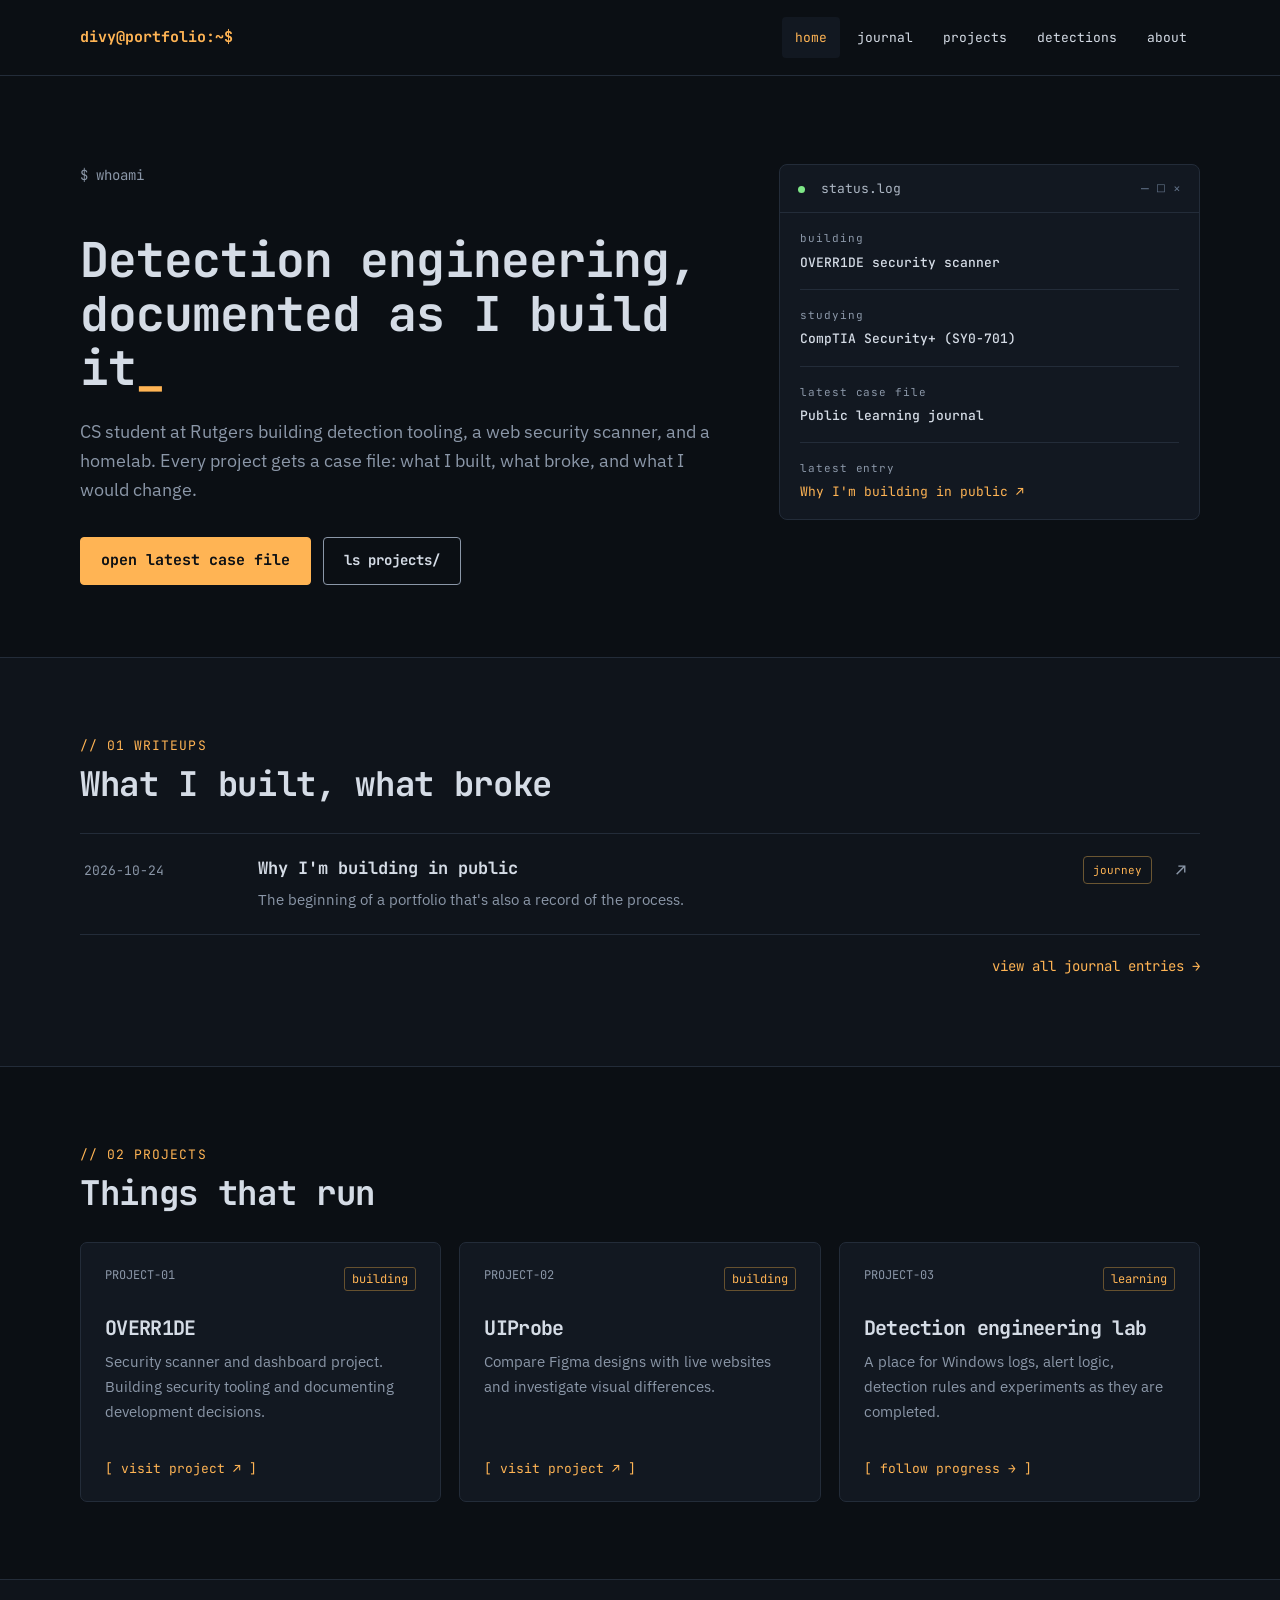
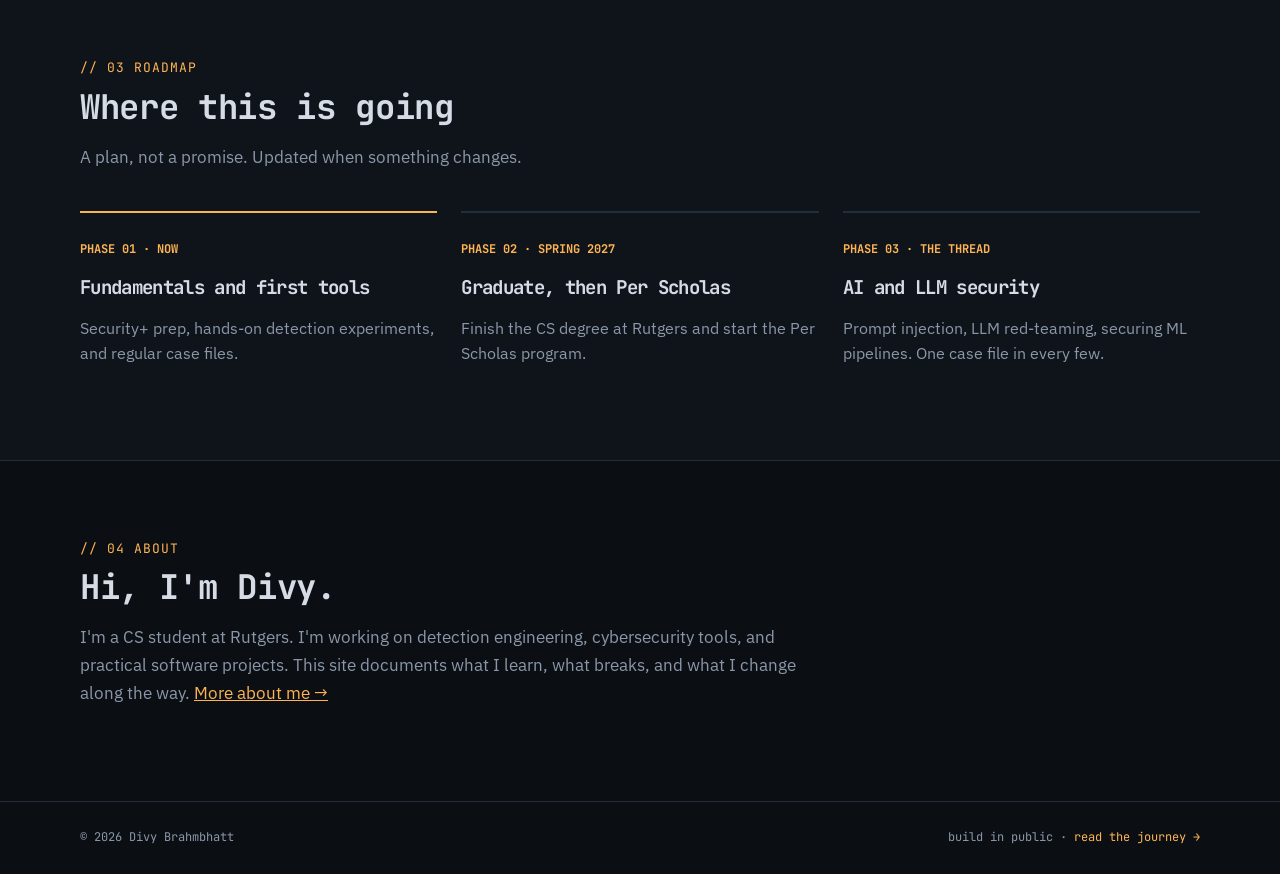
==== site/index.html @ b1627698 "Fix portfolio folder structure" ====
<!doctype html><html lang="en"><head><meta charset="utf-8"><meta name="viewport" content="width=device-width,initial-scale=1"><meta name="theme-color" content="#0B0F14"><meta name="description" content="Divy Brahmbhatt — cybersecurity, software projects, and a public learning journal."><title>Home · Divy Brahmbhatt</title><link rel="preconnect" href="https://fonts.googleapis.com"><link rel="preconnect" href="https://fonts.gstatic.com" crossorigin><link href="https://fonts.googleapis.com/css2?family=JetBrains+Mono:wght@400;500;700&family=IBM+Plex+Sans:wght@400;500;600;700&display=swap" rel="stylesheet"><link rel="stylesheet" href="assets/style.css"></head><body><header class="site-header"><div class="container nav"><a class="brand" href="index.html">divy@portfolio:<span>~$</span></a><nav aria-label="Main navigation"><a class="active" href="index.html">home</a><a class="" href="journal.html">journal</a><a class="" href="projects.html">projects</a><a class="" href="detections.html">detections</a><a class="" href="about.html">about</a></nav></div></header><main><section class="hero container"><div class="hero-copy"><div class="cmd">$ whoami</div><h1>Detection engineering, documented as I build it<span class="cursor">_</span></h1><p>CS student at Rutgers building detection tooling, a web security scanner, and a homelab. Every project gets a case file: what I built, what broke, and what I would change.</p><div class="buttons"><a class="button primary" href="journal/2026-10-24-why-i-am-building-in-public.html">open latest case file</a><a class="button outline" href="projects.html">ls projects/</a></div></div><aside class="status"><div class="panel-head"><span class="green-dot"></span> status.log <span class="panel-x">— □ ×</span></div><div class="status-body"><div><span class="key">building</span><strong>OVERR1DE security scanner</strong></div><div><span class="key">studying</span><strong>CompTIA Security+ (SY0-701)</strong></div><div><span class="key">latest case file</span><strong>Public learning journal</strong></div><div><span class="key">latest entry</span><a href="journal/2026-10-24-why-i-am-building-in-public.html">Why I&#x27;m building in public ↗</a></div></div></aside></section><section class="band" id="writeups"><div class="container pad"><div class="eyebrow">// 01 writeups</div><h2>What I built, what broke</h2><div class="entries"><a class="entry" href="journal/2026-10-24-why-i-am-building-in-public.html"><span class="entry-date">2026-10-24</span><span class="entry-main"><strong>Why I&#x27;m building in public</strong><small>The beginning of a portfolio that&#x27;s also a record of the process.</small></span><span class="tag">journey</span><span class="entry-arrow">↗</span></a></div><p class="bottom-link"><a href="journal.html">view all journal entries →</a></p></div></section><section id="projects"><div class="container pad"><div class="eyebrow">// 02 projects</div><h2>Things that run</h2><div class="cards"><article class="project"><div class="project-head"><span>PROJECT-01</span><span class="outlined">building</span></div><h3>OVERR1DE</h3><p>Security scanner and dashboard project. Building security tooling and documenting development decisions.</p><div class="project-links"><a href="https://theoverr1de.com/" target="_blank" rel="noopener">[ visit project ↗ ]</a></div></article><article class="project"><div class="project-head"><span>PROJECT-02</span><span class="outlined">building</span></div><h3>UIProbe</h3><p>Compare Figma designs with live websites and investigate visual differences.</p><div class="project-links"><a href="https://uiprobe.vercel.app/" target="_blank" rel="noopener">[ visit project ↗ ]</a></div></article><article class="project"><div class="project-head"><span>PROJECT-03</span><span class="outlined">learning</span></div><h3>Detection engineering lab</h3><p>A place for Windows logs, alert logic, detection rules and experiments as they are completed.</p><div class="project-links"><a href="detections.html">[ follow progress → ]</a></div></article></div></div></section><section class="band" id="roadmap"><div class="container pad"><div class="eyebrow">// 03 roadmap</div><h2>Where this is going</h2><p class="muted intro">A plan, not a promise. Updated when something changes.</p><div class="steps"><div><b>PHASE 01 · NOW</b><h3>Fundamentals and first tools</h3><p>Security+ prep, hands-on detection experiments, and regular case files.</p></div><div><b>PHASE 02 · SPRING 2027</b><h3>Graduate, then Per Scholas</h3><p>Finish the CS degree at Rutgers and start the Per Scholas program.</p></div><div><b>PHASE 03 · THE THREAD</b><h3>AI and LLM security</h3><p>Prompt injection, LLM red-teaming, securing ML pipelines. One case file in every few.</p></div></div></div></section><section id="about"><div class="container pad about-mini"><div class="eyebrow">// 04 about</div><h2>Hi, I&#x27;m Divy.</h2><p>I'm a CS student at Rutgers. I'm working on detection engineering, cybersecurity tools, and practical software projects. This site documents what I learn, what breaks, and what I change along the way. <a href="about.html">More about me →</a></p></div></section></main><footer class="footer"><div class="container footer-inner"><span>© 2026 Divy Brahmbhatt</span><span>build in public · <a href="journal.html">read the journey →</a></span></div></footer></body></html>
---- site/assets/style.css ----
:root{--bg:#0b0f14;--surface:#121821;--surface2:#0f141b;--border:#232c39;--text:#d5dce6;--muted:#8b97a8;--amber:#ffb454;--mint:#7ee787}*{box-sizing:border-box}html{scroll-behavior:smooth}body{margin:0;background:var(--bg);color:var(--text);font:17px/1.65 'IBM Plex Sans',sans-serif}a{color:var(--amber)}a:hover{color:#ffd08a}.container{width:min(1120px,calc(100% - 48px));margin:auto}h1,h2,h3,.mono,.eyebrow,.site-header,.entry,.tag,.button,.cmd,.status,.steps,.terminal-note,.footer,.catalog-head,.catalog-row,.article-meta{font-family:'JetBrains Mono',monospace}h1,h2,h3{line-height:1.19;letter-spacing:-.035em}h1{font-size:clamp(36px,5vw,59px);margin:17px 0 22px}h2{font-size:clamp(28px,3vw,38px);margin:8px 0 14px}h3{font-size:20px}.muted,.intro{color:var(--muted)}.eyebrow{color:var(--amber);font-size:13px;letter-spacing:.08em;text-transform:uppercase}.gold{color:var(--amber)}.cursor{color:var(--amber)}.site-header{border-bottom:1px solid var(--border)}.nav{min-height:75px;display:flex;align-items:center;justify-content:space-between;gap:24px;flex-wrap:wrap}.brand{font-size:15px;font-weight:700;text-decoration:none}.brand span{color:var(--amber)}nav{display:flex;gap:4px;flex-wrap:wrap}nav a{display:inline-block;color:var(--text);font-size:13px;text-decoration:none;padding:10px 13px;border-radius:4px}nav a:hover,nav a.active{background:var(--surface);color:var(--amber)}.hero{padding-top:96px;padding-bottom:96px;display:grid;grid-template-columns:minmax(0,1.3fr) minmax(290px,.85fr);gap:62px;align-items:center}.hero-copy>p{font-size:18px;color:var(--muted);max-width:630px}.cmd{font-size:14px;color:var(--muted);margin-bottom:22px}.buttons{display:flex;gap:12px;flex-wrap:wrap;margin:30px 0}.button{display:inline-flex;align-items:center;min-height:47px;text-decoration:none;padding:0 20px;font-size:14px;font-weight:700;border:1px solid var(--amber);border-radius:4px}.primary{background:var(--amber);color:var(--bg)}.primary:hover{color:var(--bg);background:#ffd08a}.outline{background:transparent;color:var(--text);border-color:var(--muted)}.hero-meta{font:11px/2 'JetBrains Mono',monospace;color:#667489;letter-spacing:.04em}.hero-meta span{padding:0 8px}.status{border:1px solid var(--border);border-radius:8px;background:var(--surface);box-shadow:0 20px 75px #0003;font-size:13px;overflow:hidden}.panel-head{padding:13px 18px;border-bottom:1px solid var(--border);background:#151d28;color:#acb6c3}.green-dot{display:inline-block;background:var(--mint);width:7px;height:7px;border-radius:50%;margin-right:8px}.panel-x{float:right;color:#607086}.status-body{padding:0 20px}.status-body>div{display:flex;flex-direction:column;gap:4px;padding:16px 0;border-bottom:1px solid var(--border)}.status-body>div:last-child{border:0}.key{font-size:11px;letter-spacing:.08em;color:var(--muted)}.status-body strong{font-weight:500}.status-body a{text-decoration:none}.band{border-top:1px solid var(--border);border-bottom:1px solid var(--border);background:var(--surface2)}.pad{padding-top:77px;padding-bottom:77px}.entries{margin-top:30px;border-bottom:1px solid var(--border)}.entry{display:grid;grid-template-columns:150px minmax(0,1fr) auto 20px;align-items:start;gap:24px;padding:22px 4px;border-top:1px solid var(--border);color:var(--text);text-decoration:none}.entry:hover .entry-main strong,.entry:hover .entry-arrow{color:var(--amber)}.entry-date{font-size:13px;color:var(--muted);padding-top:4px}.entry-main strong{display:block;font-size:17px;line-height:1.5}.entry-main small{display:block;color:var(--muted);font:15px/1.6 'IBM Plex Sans',sans-serif;margin-top:6px}.tag{font-size:11px;border:1px solid #6b5632;color:var(--amber);border-radius:4px;padding:4px 9px;white-space:nowrap}.entry-arrow{color:var(--muted)}.bottom-link{text-align:right;font:14px 'JetBrains Mono',monospace;margin-top:22px}.bottom-link a{text-decoration:none}.cards{display:grid;grid-template-columns:repeat(3,minmax(0,1fr));gap:18px;margin-top:30px}.project{border:1px solid var(--border);padding:24px;background:var(--surface);border-radius:7px;min-height:260px;display:flex;flex-direction:column}.project-head{font:12px 'JetBrains Mono',monospace;color:var(--muted);display:flex;justify-content:space-between;gap:10px}.outlined{border:1px solid #66512f;color:var(--amber);padding:3px 7px;border-radius:3px}.project h3{margin:26px 0 9px}.project p{color:var(--muted);font-size:15px;margin:0}.project-links{margin-top:auto;padding-top:24px;font:13px 'JetBrains Mono',monospace}.project-links a{text-decoration:none}.steps{display:grid;grid-template-columns:repeat(3,1fr);gap:24px;margin-top:40px}.steps>div{border-top:2px solid var(--border);padding-top:20px}.steps>div:first-child{border-color:var(--amber)}.steps b{font-size:12px;color:var(--amber)}.steps h3{font-size:18px;margin:16px 0}.steps p{color:var(--muted);font:16px/1.6 'IBM Plex Sans',sans-serif}.about-mini p,.about-page p{max-width:720px;color:var(--muted)}.page-head{padding-top:94px;padding-bottom:36px}.page-head p{max-width:730px;color:var(--muted);font-size:19px}.terminal-note{background:var(--surface);border:1px solid var(--border);border-radius:5px;padding:16px 20px;font-size:13px;color:var(--amber);margin-top:40px}.faint{color:var(--muted)}.journal-list{padding-bottom:100px}.journal-list .entries{margin-top:0}.catalog-head,.catalog-row{display:grid;grid-template-columns:minmax(0,2fr) minmax(110px,1fr) 105px;gap:20px;align-items:center;padding:16px;border-bottom:1px solid var(--border);font-size:13px}.catalog-head{color:var(--muted);font-size:11px;border-top:1px solid var(--border)}.catalog-row b{font-weight:500}.catalog-row>span:nth-child(2){color:var(--muted)}.pill{color:var(--amber)}.about-page h2{margin-top:40px}.article{max-width:850px;padding-top:65px;padding-bottom:120px}.back{font:13px 'JetBrains Mono',monospace;text-decoration:none;display:inline-block;margin-bottom:60px}.article h1{font-size:clamp(34px,5vw,52px)}.article-summary{font-size:19px;color:var(--muted)}.article-meta{display:flex;gap:25px;flex-wrap:wrap;border-top:1px solid var(--border);border-bottom:1px solid var(--border);padding:16px 0;margin:38px 0;color:var(--muted);font-size:12px}.prose{font-size:18px;line-height:1.85;color:#c7d0dc}.prose h2{font-size:25px;color:var(--text);margin:45px 0 15px}.prose h3{font-size:19px;color:var(--text);margin:30px 0 10px}.prose p{margin:18px 0}.prose code{font:14px 'JetBrains Mono',monospace;color:var(--amber);background:#1b2631;padding:2px 5px;border-radius:3px}.prose pre{background:var(--surface);border:1px solid var(--border);padding:22px;border-radius:5px;overflow:auto;line-height:1.55}.prose pre code{background:none;color:var(--text);padding:0}.prose blockquote{border-left:3px solid var(--amber);padding:8px 20px;margin-left:0;background:var(--surface)}.prose li{margin-bottom:8px}.article-end{border-top:1px solid var(--border);display:flex;justify-content:space-between;margin-top:75px;padding-top:25px;font:14px 'JetBrains Mono',monospace}.article-end a{text-decoration:none}.footer{border-top:1px solid var(--border);color:var(--muted);font-size:12px}.footer-inner{display:flex;justify-content:space-between;gap:20px;flex-wrap:wrap;padding:26px 0}.footer a{text-decoration:none}@media(max-width:880px){.hero{grid-template-columns:1fr;gap:32px;padding:65px 0}.cards{grid-template-columns:1fr 1fr}.steps{grid-template-columns:1fr}.entry{grid-template-columns:100px minmax(0,1fr) auto;gap:12px}.entry-arrow{display:none}}@media(max-width:560px){.container{width:min(100% - 32px,1120px)}.nav{padding:15px 0;gap:8px}nav{gap:0}nav a{padding:8px;font-size:11px}.hero{padding-top:52px}.cards{grid-template-columns:1fr}.entry{grid-template-columns:minmax(0,1fr) auto}.entry-date{grid-column:1/-1}.entry-main strong{font-size:15px}.tag{font-size:10px}.catalog-head,.catalog-row{grid-template-columns:1.7fr 1fr 60px;gap:8px;font-size:11px;padding:13px 4px}.catalog-head{font-size:9px}.pad{padding-top:55px;padding-bottom:55px}.page-head{padding-top:60px}.hero-meta{font-size:10px}}

/* Reference typography: Cyber.dc.html hero and headings */
.hero{padding-top:88px;padding-bottom:72px;align-items:start;gap:56px}.hero h1{font-size:clamp(35px,4.1vw,48px);line-height:1.12;letter-spacing:-.02em;margin:0}.hero .cmd{margin-bottom:22px}.hero-copy{display:flex;flex-direction:column;gap:24px}.hero-copy>p{margin:0;line-height:1.6}.hero .buttons{margin:0;padding-top:8px}.hero .status{box-shadow:none}.pad h2{font-size:clamp(28px,3vw,34px);line-height:1.15;letter-spacing:-.01em}.steps h3{font-size:19px}.key{text-transform:lowercase}.status .panel-head{background:transparent}.hero .button{min-height:48px}.hero .button.primary{font-size:15px}
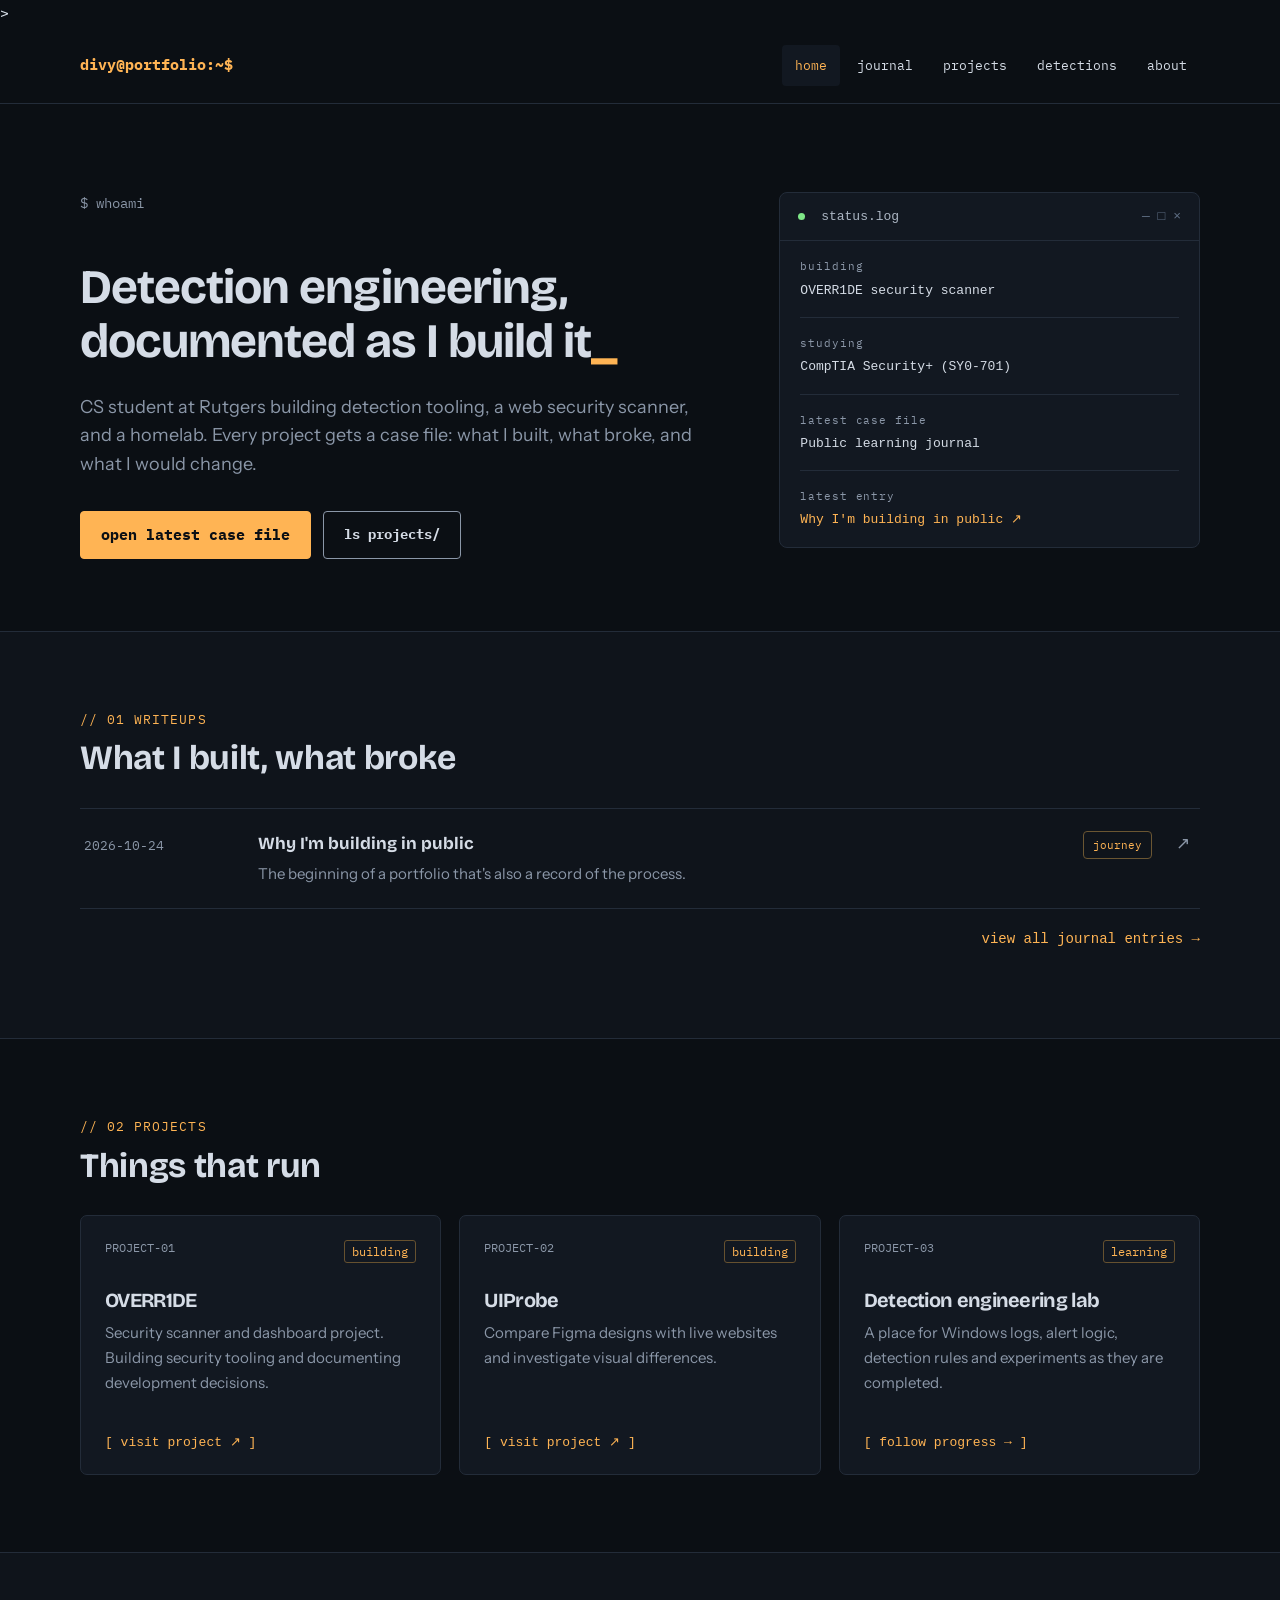
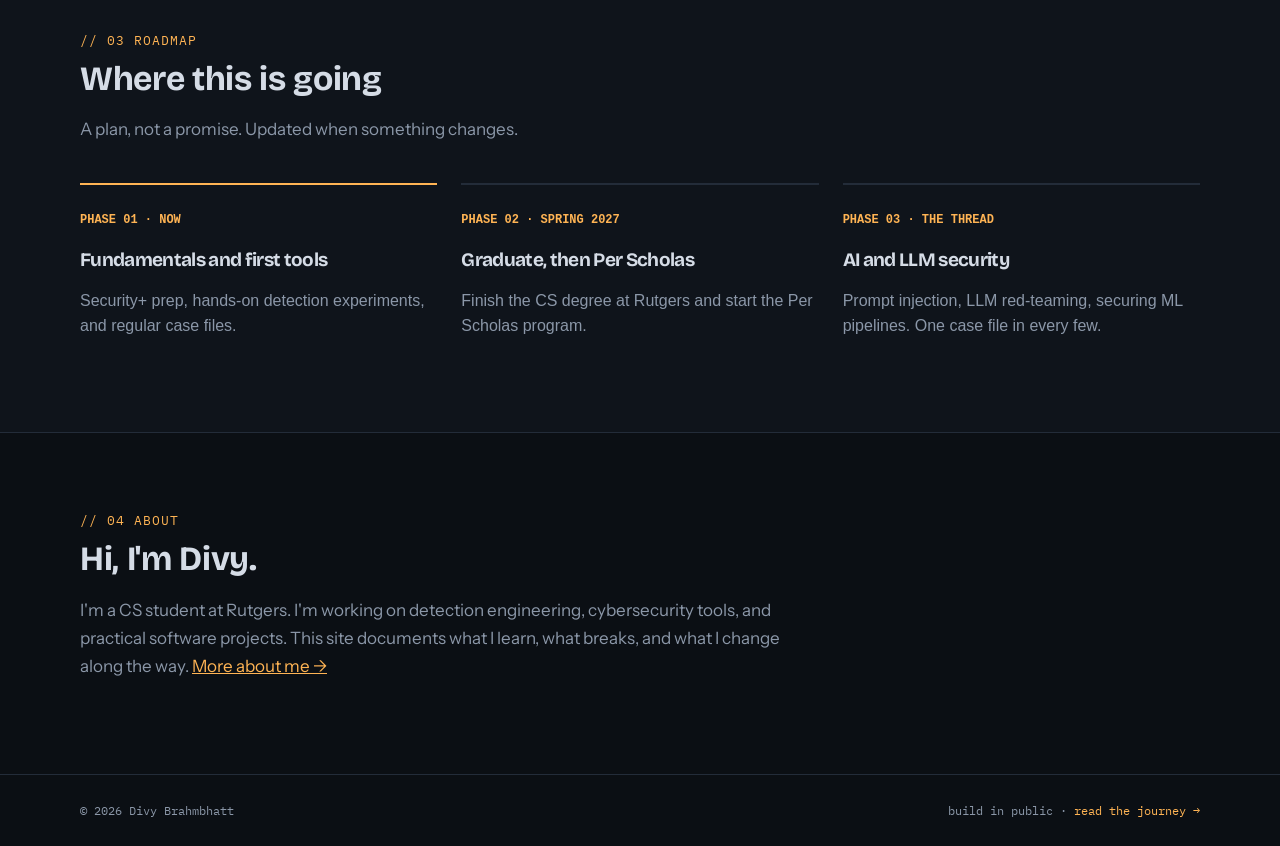
==== commit 59d69d0b: "Save cinematic 3D portfolio progress" ====
--- a/site/index.html
+++ b/site/index.html
@@ -1 +1 @@
-<!doctype html><html lang="en"><head><meta charset="utf-8"><meta name="viewport" content="width=device-width,initial-scale=1"><meta name="theme-color" content="#0B0F14"><meta name="description" content="Divy Brahmbhatt — cybersecurity, software projects, and a public learning journal."><title>Home · Divy Brahmbhatt</title><link rel="preconnect" href="https://fonts.googleapis.com"><link rel="preconnect" href="https://fonts.gstatic.com" crossorigin><link href="https://fonts.googleapis.com/css2?family=JetBrains+Mono:wght@400;500;700&family=IBM+Plex+Sans:wght@400;500;600;700&display=swap" rel="stylesheet"><link rel="stylesheet" href="assets/style.css"></head><body><header class="site-header"><div class="container nav"><a class="brand" href="index.html">divy@portfolio:<span>~$</span></a><nav aria-label="Main navigation"><a class="active" href="index.html">home</a><a class="" href="journal.html">journal</a><a class="" href="projects.html">projects</a><a class="" href="detections.html">detections</a><a class="" href="about.html">about</a></nav></div></header><main><section class="hero container"><div class="hero-copy"><div class="cmd">$ whoami</div><h1>Detection engineering, documented as I build it<span class="cursor">_</span></h1><p>CS student at Rutgers building detection tooling, a web security scanner, and a homelab. Every project gets a case file: what I built, what broke, and what I would change.</p><div class="buttons"><a class="button primary" href="journal/2026-10-24-why-i-am-building-in-public.html">open latest case file</a><a class="button outline" href="projects.html">ls projects/</a></div></div><aside class="status"><div class="panel-head"><span class="green-dot"></span> status.log <span class="panel-x">— □ ×</span></div><div class="status-body"><div><span class="key">building</span><strong>OVERR1DE security scanner</strong></div><div><span class="key">studying</span><strong>CompTIA Security+ (SY0-701)</strong></div><div><span class="key">latest case file</span><strong>Public learning journal</strong></div><div><span class="key">latest entry</span><a href="journal/2026-10-24-why-i-am-building-in-public.html">Why I&#x27;m building in public ↗</a></div></div></aside></section><section class="band" id="writeups"><div class="container pad"><div class="eyebrow">// 01 writeups</div><h2>What I built, what broke</h2><div class="entries"><a class="entry" href="journal/2026-10-24-why-i-am-building-in-public.html"><span class="entry-date">2026-10-24</span><span class="entry-main"><strong>Why I&#x27;m building in public</strong><small>The beginning of a portfolio that&#x27;s also a record of the process.</small></span><span class="tag">journey</span><span class="entry-arrow">↗</span></a></div><p class="bottom-link"><a href="journal.html">view all journal entries →</a></p></div></section><section id="projects"><div class="container pad"><div class="eyebrow">// 02 projects</div><h2>Things that run</h2><div class="cards"><article class="project"><div class="project-head"><span>PROJECT-01</span><span class="outlined">building</span></div><h3>OVERR1DE</h3><p>Security scanner and dashboard project. Building security tooling and documenting development decisions.</p><div class="project-links"><a href="https://theoverr1de.com/" target="_blank" rel="noopener">[ visit project ↗ ]</a></div></article><article class="project"><div class="project-head"><span>PROJECT-02</span><span class="outlined">building</span></div><h3>UIProbe</h3><p>Compare Figma designs with live websites and investigate visual differences.</p><div class="project-links"><a href="https://uiprobe.vercel.app/" target="_blank" rel="noopener">[ visit project ↗ ]</a></div></article><article class="project"><div class="project-head"><span>PROJECT-03</span><span class="outlined">learning</span></div><h3>Detection engineering lab</h3><p>A place for Windows logs, alert logic, detection rules and experiments as they are completed.</p><div class="project-links"><a href="detections.html">[ follow progress → ]</a></div></article></div></div></section><section class="band" id="roadmap"><div class="container pad"><div class="eyebrow">// 03 roadmap</div><h2>Where this is going</h2><p class="muted intro">A plan, not a promise. Updated when something changes.</p><div class="steps"><div><b>PHASE 01 · NOW</b><h3>Fundamentals and first tools</h3><p>Security+ prep, hands-on detection experiments, and regular case files.</p></div><div><b>PHASE 02 · SPRING 2027</b><h3>Graduate, then Per Scholas</h3><p>Finish the CS degree at Rutgers and start the Per Scholas program.</p></div><div><b>PHASE 03 · THE THREAD</b><h3>AI and LLM security</h3><p>Prompt injection, LLM red-teaming, securing ML pipelines. One case file in every few.</p></div></div></div></section><section id="about"><div class="container pad about-mini"><div class="eyebrow">// 04 about</div><h2>Hi, I&#x27;m Divy.</h2><p>I'm a CS student at Rutgers. I'm working on detection engineering, cybersecurity tools, and practical software projects. This site documents what I learn, what breaks, and what I change along the way. <a href="about.html">More about me →</a></p></div></section></main><footer class="footer"><div class="container footer-inner"><span>© 2026 Divy Brahmbhatt</span><span>build in public · <a href="journal.html">read the journey →</a></span></div></footer></body></html>+<!doctype html><html lang="en"><head><meta charset="utf-8"><meta name="viewport" content="width=device-width,initial-scale=1"><meta name="theme-color" content="#0B0F14"><meta name="description" content="Divy Brahmbhatt — cybersecurity, software projects, and a public learning journal."><title>Home · Divy Brahmbhatt</title><link rel="preconnect" href="https://fonts.googleapis.com"><link rel="preconnect" href="https://fonts.gstatic.com" crossorigin><link <link href="https://fonts.googleapis.com/css2?family=Bricolage+Grotesque:wght@500;700&family=Instrument+Sans:wght@400;500;600&family=IBM+Plex+Mono:wght@400;500&display=swap" rel="stylesheet">><link rel="stylesheet" href="assets/style.css"></head><body><header class="site-header"><div class="container nav"><a class="brand" href="index.html">divy@portfolio:<span>~$</span></a><nav aria-label="Main navigation"><a class="active" href="index.html">home</a><a class="" href="journal.html">journal</a><a class="" href="projects.html">projects</a><a class="" href="detections.html">detections</a><a class="" href="about.html">about</a></nav></div></header><main><section class="hero container"><div class="hero-copy"><div class="cmd">$ whoami</div><h1>Detection engineering, documented as I build it<span class="cursor">_</span></h1><p>CS student at Rutgers building detection tooling, a web security scanner, and a homelab. Every project gets a case file: what I built, what broke, and what I would change.</p><div class="buttons"><a class="button primary" href="journal/2026-10-24-why-i-am-building-in-public.html">open latest case file</a><a class="button outline" href="projects.html">ls projects/</a></div></div><aside class="status"><div class="panel-head"><span class="green-dot"></span> status.log <span class="panel-x">— □ ×</span></div><div class="status-body"><div><span class="key">building</span><strong>OVERR1DE security scanner</strong></div><div><span class="key">studying</span><strong>CompTIA Security+ (SY0-701)</strong></div><div><span class="key">latest case file</span><strong>Public learning journal</strong></div><div><span class="key">latest entry</span><a href="journal/2026-10-24-why-i-am-building-in-public.html">Why I&#x27;m building in public ↗</a></div></div></aside></section><section class="band" id="writeups"><div class="container pad"><div class="eyebrow">// 01 writeups</div><h2>What I built, what broke</h2><div class="entries"><a class="entry" href="journal/2026-10-24-why-i-am-building-in-public.html"><span class="entry-date">2026-10-24</span><span class="entry-main"><strong>Why I&#x27;m building in public</strong><small>The beginning of a portfolio that&#x27;s also a record of the process.</small></span><span class="tag">journey</span><span class="entry-arrow">↗</span></a></div><p class="bottom-link"><a href="journal.html">view all journal entries →</a></p></div></section><section id="projects"><div class="container pad"><div class="eyebrow">// 02 projects</div><h2>Things that run</h2><div class="cards"><article class="project"><div class="project-head"><span>PROJECT-01</span><span class="outlined">building</span></div><h3>OVERR1DE</h3><p>Security scanner and dashboard project. Building security tooling and documenting development decisions.</p><div class="project-links"><a href="https://theoverr1de.com/" target="_blank" rel="noopener">[ visit project ↗ ]</a></div></article><article class="project"><div class="project-head"><span>PROJECT-02</span><span class="outlined">building</span></div><h3>UIProbe</h3><p>Compare Figma designs with live websites and investigate visual differences.</p><div class="project-links"><a href="https://uiprobe.vercel.app/" target="_blank" rel="noopener">[ visit project ↗ ]</a></div></article><article class="project"><div class="project-head"><span>PROJECT-03</span><span class="outlined">learning</span></div><h3>Detection engineering lab</h3><p>A place for Windows logs, alert logic, detection rules and experiments as they are completed.</p><div class="project-links"><a href="detections.html">[ follow progress → ]</a></div></article></div></div></section><section class="band" id="roadmap"><div class="container pad"><div class="eyebrow">// 03 roadmap</div><h2>Where this is going</h2><p class="muted intro">A plan, not a promise. Updated when something changes.</p><div class="steps"><div><b>PHASE 01 · NOW</b><h3>Fundamentals and first tools</h3><p>Security+ prep, hands-on detection experiments, and regular case files.</p></div><div><b>PHASE 02 · SPRING 2027</b><h3>Graduate, then Per Scholas</h3><p>Finish the CS degree at Rutgers and start the Per Scholas program.</p></div><div><b>PHASE 03 · THE THREAD</b><h3>AI and LLM security</h3><p>Prompt injection, LLM red-teaming, securing ML pipelines. One case file in every few.</p></div></div></div></section><section id="about"><div class="container pad about-mini"><div class="eyebrow">// 04 about</div><h2>Hi, I&#x27;m Divy.</h2><p>I'm a CS student at Rutgers. I'm working on detection engineering, cybersecurity tools, and practical software projects. This site documents what I learn, what breaks, and what I change along the way. <a href="about.html">More about me →</a></p></div></section></main><footer class="footer"><div class="container footer-inner"><span>© 2026 Divy Brahmbhatt</span><span>build in public · <a href="journal.html">read the journey →</a></span></div></footer></body></html>
--- a/site/assets/style.css
+++ b/site/assets/style.css
@@ -1,4 +1,716 @@
-:root{--bg:#0b0f14;--surface:#121821;--surface2:#0f141b;--border:#232c39;--text:#d5dce6;--muted:#8b97a8;--amber:#ffb454;--mint:#7ee787}*{box-sizing:border-box}html{scroll-behavior:smooth}body{margin:0;background:var(--bg);color:var(--text);font:17px/1.65 'IBM Plex Sans',sans-serif}a{color:var(--amber)}a:hover{color:#ffd08a}.container{width:min(1120px,calc(100% - 48px));margin:auto}h1,h2,h3,.mono,.eyebrow,.site-header,.entry,.tag,.button,.cmd,.status,.steps,.terminal-note,.footer,.catalog-head,.catalog-row,.article-meta{font-family:'JetBrains Mono',monospace}h1,h2,h3{line-height:1.19;letter-spacing:-.035em}h1{font-size:clamp(36px,5vw,59px);margin:17px 0 22px}h2{font-size:clamp(28px,3vw,38px);margin:8px 0 14px}h3{font-size:20px}.muted,.intro{color:var(--muted)}.eyebrow{color:var(--amber);font-size:13px;letter-spacing:.08em;text-transform:uppercase}.gold{color:var(--amber)}.cursor{color:var(--amber)}.site-header{border-bottom:1px solid var(--border)}.nav{min-height:75px;display:flex;align-items:center;justify-content:space-between;gap:24px;flex-wrap:wrap}.brand{font-size:15px;font-weight:700;text-decoration:none}.brand span{color:var(--amber)}nav{display:flex;gap:4px;flex-wrap:wrap}nav a{display:inline-block;color:var(--text);font-size:13px;text-decoration:none;padding:10px 13px;border-radius:4px}nav a:hover,nav a.active{background:var(--surface);color:var(--amber)}.hero{padding-top:96px;padding-bottom:96px;display:grid;grid-template-columns:minmax(0,1.3fr) minmax(290px,.85fr);gap:62px;align-items:center}.hero-copy>p{font-size:18px;color:var(--muted);max-width:630px}.cmd{font-size:14px;color:var(--muted);margin-bottom:22px}.buttons{display:flex;gap:12px;flex-wrap:wrap;margin:30px 0}.button{display:inline-flex;align-items:center;min-height:47px;text-decoration:none;padding:0 20px;font-size:14px;font-weight:700;border:1px solid var(--amber);border-radius:4px}.primary{background:var(--amber);color:var(--bg)}.primary:hover{color:var(--bg);background:#ffd08a}.outline{background:transparent;color:var(--text);border-color:var(--muted)}.hero-meta{font:11px/2 'JetBrains Mono',monospace;color:#667489;letter-spacing:.04em}.hero-meta span{padding:0 8px}.status{border:1px solid var(--border);border-radius:8px;background:var(--surface);box-shadow:0 20px 75px #0003;font-size:13px;overflow:hidden}.panel-head{padding:13px 18px;border-bottom:1px solid var(--border);background:#151d28;color:#acb6c3}.green-dot{display:inline-block;background:var(--mint);width:7px;height:7px;border-radius:50%;margin-right:8px}.panel-x{float:right;color:#607086}.status-body{padding:0 20px}.status-body>div{display:flex;flex-direction:column;gap:4px;padding:16px 0;border-bottom:1px solid var(--border)}.status-body>div:last-child{border:0}.key{font-size:11px;letter-spacing:.08em;color:var(--muted)}.status-body strong{font-weight:500}.status-body a{text-decoration:none}.band{border-top:1px solid var(--border);border-bottom:1px solid var(--border);background:var(--surface2)}.pad{padding-top:77px;padding-bottom:77px}.entries{margin-top:30px;border-bottom:1px solid var(--border)}.entry{display:grid;grid-template-columns:150px minmax(0,1fr) auto 20px;align-items:start;gap:24px;padding:22px 4px;border-top:1px solid var(--border);color:var(--text);text-decoration:none}.entry:hover .entry-main strong,.entry:hover .entry-arrow{color:var(--amber)}.entry-date{font-size:13px;color:var(--muted);padding-top:4px}.entry-main strong{display:block;font-size:17px;line-height:1.5}.entry-main small{display:block;color:var(--muted);font:15px/1.6 'IBM Plex Sans',sans-serif;margin-top:6px}.tag{font-size:11px;border:1px solid #6b5632;color:var(--amber);border-radius:4px;padding:4px 9px;white-space:nowrap}.entry-arrow{color:var(--muted)}.bottom-link{text-align:right;font:14px 'JetBrains Mono',monospace;margin-top:22px}.bottom-link a{text-decoration:none}.cards{display:grid;grid-template-columns:repeat(3,minmax(0,1fr));gap:18px;margin-top:30px}.project{border:1px solid var(--border);padding:24px;background:var(--surface);border-radius:7px;min-height:260px;display:flex;flex-direction:column}.project-head{font:12px 'JetBrains Mono',monospace;color:var(--muted);display:flex;justify-content:space-between;gap:10px}.outlined{border:1px solid #66512f;color:var(--amber);padding:3px 7px;border-radius:3px}.project h3{margin:26px 0 9px}.project p{color:var(--muted);font-size:15px;margin:0}.project-links{margin-top:auto;padding-top:24px;font:13px 'JetBrains Mono',monospace}.project-links a{text-decoration:none}.steps{display:grid;grid-template-columns:repeat(3,1fr);gap:24px;margin-top:40px}.steps>div{border-top:2px solid var(--border);padding-top:20px}.steps>div:first-child{border-color:var(--amber)}.steps b{font-size:12px;color:var(--amber)}.steps h3{font-size:18px;margin:16px 0}.steps p{color:var(--muted);font:16px/1.6 'IBM Plex Sans',sans-serif}.about-mini p,.about-page p{max-width:720px;color:var(--muted)}.page-head{padding-top:94px;padding-bottom:36px}.page-head p{max-width:730px;color:var(--muted);font-size:19px}.terminal-note{background:var(--surface);border:1px solid var(--border);border-radius:5px;padding:16px 20px;font-size:13px;color:var(--amber);margin-top:40px}.faint{color:var(--muted)}.journal-list{padding-bottom:100px}.journal-list .entries{margin-top:0}.catalog-head,.catalog-row{display:grid;grid-template-columns:minmax(0,2fr) minmax(110px,1fr) 105px;gap:20px;align-items:center;padding:16px;border-bottom:1px solid var(--border);font-size:13px}.catalog-head{color:var(--muted);font-size:11px;border-top:1px solid var(--border)}.catalog-row b{font-weight:500}.catalog-row>span:nth-child(2){color:var(--muted)}.pill{color:var(--amber)}.about-page h2{margin-top:40px}.article{max-width:850px;padding-top:65px;padding-bottom:120px}.back{font:13px 'JetBrains Mono',monospace;text-decoration:none;display:inline-block;margin-bottom:60px}.article h1{font-size:clamp(34px,5vw,52px)}.article-summary{font-size:19px;color:var(--muted)}.article-meta{display:flex;gap:25px;flex-wrap:wrap;border-top:1px solid var(--border);border-bottom:1px solid var(--border);padding:16px 0;margin:38px 0;color:var(--muted);font-size:12px}.prose{font-size:18px;line-height:1.85;color:#c7d0dc}.prose h2{font-size:25px;color:var(--text);margin:45px 0 15px}.prose h3{font-size:19px;color:var(--text);margin:30px 0 10px}.prose p{margin:18px 0}.prose code{font:14px 'JetBrains Mono',monospace;color:var(--amber);background:#1b2631;padding:2px 5px;border-radius:3px}.prose pre{background:var(--surface);border:1px solid var(--border);padding:22px;border-radius:5px;overflow:auto;line-height:1.55}.prose pre code{background:none;color:var(--text);padding:0}.prose blockquote{border-left:3px solid var(--amber);padding:8px 20px;margin-left:0;background:var(--surface)}.prose li{margin-bottom:8px}.article-end{border-top:1px solid var(--border);display:flex;justify-content:space-between;margin-top:75px;padding-top:25px;font:14px 'JetBrains Mono',monospace}.article-end a{text-decoration:none}.footer{border-top:1px solid var(--border);color:var(--muted);font-size:12px}.footer-inner{display:flex;justify-content:space-between;gap:20px;flex-wrap:wrap;padding:26px 0}.footer a{text-decoration:none}@media(max-width:880px){.hero{grid-template-columns:1fr;gap:32px;padding:65px 0}.cards{grid-template-columns:1fr 1fr}.steps{grid-template-columns:1fr}.entry{grid-template-columns:100px minmax(0,1fr) auto;gap:12px}.entry-arrow{display:none}}@media(max-width:560px){.container{width:min(100% - 32px,1120px)}.nav{padding:15px 0;gap:8px}nav{gap:0}nav a{padding:8px;font-size:11px}.hero{padding-top:52px}.cards{grid-template-columns:1fr}.entry{grid-template-columns:minmax(0,1fr) auto}.entry-date{grid-column:1/-1}.entry-main strong{font-size:15px}.tag{font-size:10px}.catalog-head,.catalog-row{grid-template-columns:1.7fr 1fr 60px;gap:8px;font-size:11px;padding:13px 4px}.catalog-head{font-size:9px}.pad{padding-top:55px;padding-bottom:55px}.page-head{padding-top:60px}.hero-meta{font-size:10px}}
+:root {
+  --bg: #0b0f14;
+  --surface: #121821;
+  --surface2: #0f141b;
+  --border: #232c39;
+  --text: #d5dce6;
+  --muted: #8b97a8;
+  --amber: #ffb454;
+  --mint: #7ee787;
+}
+* {
+  box-sizing: border-box;
+}
+html {
+  scroll-behavior: smooth;
+}
+body {
+  margin: 0;
+  background: var(--bg);
+  color: var(--text);
+  font:
+    17px/1.65 "IBM Plex Sans",
+    sans-serif;
+}
+a {
+  color: var(--amber);
+}
+a:hover {
+  color: #ffd08a;
+}
+.container {
+  width: min(1120px, calc(100% - 48px));
+  margin: auto;
+}
+h1,
+h2,
+h3,
+.mono,
+.eyebrow,
+.site-header,
+.entry,
+.tag,
+.button,
+.cmd,
+.status,
+.steps,
+.terminal-note,
+.footer,
+.catalog-head,
+.catalog-row,
+.article-meta {
+  font-family: "JetBrains Mono", monospace;
+}
+h1,
+h2,
+h3 {
+  line-height: 1.19;
+  letter-spacing: -0.035em;
+}
+h1 {
+  font-size: clamp(36px, 5vw, 59px);
+  margin: 17px 0 22px;
+}
+h2 {
+  font-size: clamp(28px, 3vw, 38px);
+  margin: 8px 0 14px;
+}
+h3 {
+  font-size: 20px;
+}
+.muted,
+.intro {
+  color: var(--muted);
+}
+.eyebrow {
+  color: var(--amber);
+  font-size: 13px;
+  letter-spacing: 0.08em;
+  text-transform: uppercase;
+}
+.gold {
+  color: var(--amber);
+}
+.cursor {
+  color: var(--amber);
+}
+.site-header {
+  border-bottom: 1px solid var(--border);
+}
+.nav {
+  min-height: 75px;
+  display: flex;
+  align-items: center;
+  justify-content: space-between;
+  gap: 24px;
+  flex-wrap: wrap;
+}
+.brand {
+  font-size: 15px;
+  font-weight: 700;
+  text-decoration: none;
+}
+.brand span {
+  color: var(--amber);
+}
+nav {
+  display: flex;
+  gap: 4px;
+  flex-wrap: wrap;
+}
+nav a {
+  display: inline-block;
+  color: var(--text);
+  font-size: 13px;
+  text-decoration: none;
+  padding: 10px 13px;
+  border-radius: 4px;
+}
+nav a:hover,
+nav a.active {
+  background: var(--surface);
+  color: var(--amber);
+}
+.hero {
+  padding-top: 96px;
+  padding-bottom: 96px;
+  display: grid;
+  grid-template-columns: minmax(0, 1.3fr) minmax(290px, 0.85fr);
+  gap: 62px;
+  align-items: center;
+}
+.hero-copy > p {
+  font-size: 18px;
+  color: var(--muted);
+  max-width: 630px;
+}
+.cmd {
+  font-size: 14px;
+  color: var(--muted);
+  margin-bottom: 22px;
+}
+.buttons {
+  display: flex;
+  gap: 12px;
+  flex-wrap: wrap;
+  margin: 30px 0;
+}
+.button {
+  display: inline-flex;
+  align-items: center;
+  min-height: 47px;
+  text-decoration: none;
+  padding: 0 20px;
+  font-size: 14px;
+  font-weight: 700;
+  border: 1px solid var(--amber);
+  border-radius: 4px;
+}
+.primary {
+  background: var(--amber);
+  color: var(--bg);
+}
+.primary:hover {
+  color: var(--bg);
+  background: #ffd08a;
+}
+.outline {
+  background: transparent;
+  color: var(--text);
+  border-color: var(--muted);
+}
+.hero-meta {
+  font:
+    11px/2 "JetBrains Mono",
+    monospace;
+  color: #667489;
+  letter-spacing: 0.04em;
+}
+.hero-meta span {
+  padding: 0 8px;
+}
+.status {
+  border: 1px solid var(--border);
+  border-radius: 8px;
+  background: var(--surface);
+  box-shadow: 0 20px 75px #0003;
+  font-size: 13px;
+  overflow: hidden;
+}
+.panel-head {
+  padding: 13px 18px;
+  border-bottom: 1px solid var(--border);
+  background: #151d28;
+  color: #acb6c3;
+}
+.green-dot {
+  display: inline-block;
+  background: var(--mint);
+  width: 7px;
+  height: 7px;
+  border-radius: 50%;
+  margin-right: 8px;
+}
+.panel-x {
+  float: right;
+  color: #607086;
+}
+.status-body {
+  padding: 0 20px;
+}
+.status-body > div {
+  display: flex;
+  flex-direction: column;
+  gap: 4px;
+  padding: 16px 0;
+  border-bottom: 1px solid var(--border);
+}
+.status-body > div:last-child {
+  border: 0;
+}
+.key {
+  font-size: 11px;
+  letter-spacing: 0.08em;
+  color: var(--muted);
+}
+.status-body strong {
+  font-weight: 500;
+}
+.status-body a {
+  text-decoration: none;
+}
+.band {
+  border-top: 1px solid var(--border);
+  border-bottom: 1px solid var(--border);
+  background: var(--surface2);
+}
+.pad {
+  padding-top: 77px;
+  padding-bottom: 77px;
+}
+.entries {
+  margin-top: 30px;
+  border-bottom: 1px solid var(--border);
+}
+.entry {
+  display: grid;
+  grid-template-columns: 150px minmax(0, 1fr) auto 20px;
+  align-items: start;
+  gap: 24px;
+  padding: 22px 4px;
+  border-top: 1px solid var(--border);
+  color: var(--text);
+  text-decoration: none;
+}
+.entry:hover .entry-main strong,
+.entry:hover .entry-arrow {
+  color: var(--amber);
+}
+.entry-date {
+  font-size: 13px;
+  color: var(--muted);
+  padding-top: 4px;
+}
+.entry-main strong {
+  display: block;
+  font-size: 17px;
+  line-height: 1.5;
+}
+.entry-main small {
+  display: block;
+  color: var(--muted);
+  font:
+    15px/1.6 "IBM Plex Sans",
+    sans-serif;
+  margin-top: 6px;
+}
+.tag {
+  font-size: 11px;
+  border: 1px solid #6b5632;
+  color: var(--amber);
+  border-radius: 4px;
+  padding: 4px 9px;
+  white-space: nowrap;
+}
+.entry-arrow {
+  color: var(--muted);
+}
+.bottom-link {
+  text-align: right;
+  font:
+    14px "JetBrains Mono",
+    monospace;
+  margin-top: 22px;
+}
+.bottom-link a {
+  text-decoration: none;
+}
+.cards {
+  display: grid;
+  grid-template-columns: repeat(3, minmax(0, 1fr));
+  gap: 18px;
+  margin-top: 30px;
+}
+.project {
+  border: 1px solid var(--border);
+  padding: 24px;
+  background: var(--surface);
+  border-radius: 7px;
+  min-height: 260px;
+  display: flex;
+  flex-direction: column;
+}
+.project-head {
+  font:
+    12px "JetBrains Mono",
+    monospace;
+  color: var(--muted);
+  display: flex;
+  justify-content: space-between;
+  gap: 10px;
+}
+.outlined {
+  border: 1px solid #66512f;
+  color: var(--amber);
+  padding: 3px 7px;
+  border-radius: 3px;
+}
+.project h3 {
+  margin: 26px 0 9px;
+}
+.project p {
+  color: var(--muted);
+  font-size: 15px;
+  margin: 0;
+}
+.project-links {
+  margin-top: auto;
+  padding-top: 24px;
+  font:
+    13px "JetBrains Mono",
+    monospace;
+}
+.project-links a {
+  text-decoration: none;
+}
+.steps {
+  display: grid;
+  grid-template-columns: repeat(3, 1fr);
+  gap: 24px;
+  margin-top: 40px;
+}
+.steps > div {
+  border-top: 2px solid var(--border);
+  padding-top: 20px;
+}
+.steps > div:first-child {
+  border-color: var(--amber);
+}
+.steps b {
+  font-size: 12px;
+  color: var(--amber);
+}
+.steps h3 {
+  font-size: 18px;
+  margin: 16px 0;
+}
+.steps p {
+  color: var(--muted);
+  font:
+    16px/1.6 "IBM Plex Sans",
+    sans-serif;
+}
+.about-mini p,
+.about-page p {
+  max-width: 720px;
+  color: var(--muted);
+}
+.page-head {
+  padding-top: 94px;
+  padding-bottom: 36px;
+}
+.page-head p {
+  max-width: 730px;
+  color: var(--muted);
+  font-size: 19px;
+}
+.terminal-note {
+  background: var(--surface);
+  border: 1px solid var(--border);
+  border-radius: 5px;
+  padding: 16px 20px;
+  font-size: 13px;
+  color: var(--amber);
+  margin-top: 40px;
+}
+.faint {
+  color: var(--muted);
+}
+.journal-list {
+  padding-bottom: 100px;
+}
+.journal-list .entries {
+  margin-top: 0;
+}
+.catalog-head,
+.catalog-row {
+  display: grid;
+  grid-template-columns: minmax(0, 2fr) minmax(110px, 1fr) 105px;
+  gap: 20px;
+  align-items: center;
+  padding: 16px;
+  border-bottom: 1px solid var(--border);
+  font-size: 13px;
+}
+.catalog-head {
+  color: var(--muted);
+  font-size: 11px;
+  border-top: 1px solid var(--border);
+}
+.catalog-row b {
+  font-weight: 500;
+}
+.catalog-row > span:nth-child(2) {
+  color: var(--muted);
+}
+.pill {
+  color: var(--amber);
+}
+.about-page h2 {
+  margin-top: 40px;
+}
+.article {
+  max-width: 850px;
+  padding-top: 65px;
+  padding-bottom: 120px;
+}
+.back {
+  font:
+    13px "JetBrains Mono",
+    monospace;
+  text-decoration: none;
+  display: inline-block;
+  margin-bottom: 60px;
+}
+.article h1 {
+  font-size: clamp(34px, 5vw, 52px);
+}
+.article-summary {
+  font-size: 19px;
+  color: var(--muted);
+}
+.article-meta {
+  display: flex;
+  gap: 25px;
+  flex-wrap: wrap;
+  border-top: 1px solid var(--border);
+  border-bottom: 1px solid var(--border);
+  padding: 16px 0;
+  margin: 38px 0;
+  color: var(--muted);
+  font-size: 12px;
+}
+.prose {
+  font-size: 18px;
+  line-height: 1.85;
+  color: #c7d0dc;
+}
+.prose h2 {
+  font-size: 25px;
+  color: var(--text);
+  margin: 45px 0 15px;
+}
+.prose h3 {
+  font-size: 19px;
+  color: var(--text);
+  margin: 30px 0 10px;
+}
+.prose p {
+  margin: 18px 0;
+}
+.prose code {
+  font:
+    14px "JetBrains Mono",
+    monospace;
+  color: var(--amber);
+  background: #1b2631;
+  padding: 2px 5px;
+  border-radius: 3px;
+}
+.prose pre {
+  background: var(--surface);
+  border: 1px solid var(--border);
+  padding: 22px;
+  border-radius: 5px;
+  overflow: auto;
+  line-height: 1.55;
+}
+.prose pre code {
+  background: none;
+  color: var(--text);
+  padding: 0;
+}
+.prose blockquote {
+  border-left: 3px solid var(--amber);
+  padding: 8px 20px;
+  margin-left: 0;
+  background: var(--surface);
+}
+.prose li {
+  margin-bottom: 8px;
+}
+.article-end {
+  border-top: 1px solid var(--border);
+  display: flex;
+  justify-content: space-between;
+  margin-top: 75px;
+  padding-top: 25px;
+  font:
+    14px "JetBrains Mono",
+    monospace;
+}
+.article-end a {
+  text-decoration: none;
+}
+.footer {
+  border-top: 1px solid var(--border);
+  color: var(--muted);
+  font-size: 12px;
+}
+.footer-inner {
+  display: flex;
+  justify-content: space-between;
+  gap: 20px;
+  flex-wrap: wrap;
+  padding: 26px 0;
+}
+.footer a {
+  text-decoration: none;
+}
+@media (max-width: 880px) {
+  .hero {
+    grid-template-columns: 1fr;
+    gap: 32px;
+    padding: 65px 0;
+  }
+  .cards {
+    grid-template-columns: 1fr 1fr;
+  }
+  .steps {
+    grid-template-columns: 1fr;
+  }
+  .entry {
+    grid-template-columns: 100px minmax(0, 1fr) auto;
+    gap: 12px;
+  }
+  .entry-arrow {
+    display: none;
+  }
+}
+@media (max-width: 560px) {
+  .container {
+    width: min(100% - 32px, 1120px);
+  }
+  .nav {
+    padding: 15px 0;
+    gap: 8px;
+  }
+  nav {
+    gap: 0;
+  }
+  nav a {
+    padding: 8px;
+    font-size: 11px;
+  }
+  .hero {
+    padding-top: 52px;
+  }
+  .cards {
+    grid-template-columns: 1fr;
+  }
+  .entry {
+    grid-template-columns: minmax(0, 1fr) auto;
+  }
+  .entry-date {
+    grid-column: 1/-1;
+  }
+  .entry-main strong {
+    font-size: 15px;
+  }
+  .tag {
+    font-size: 10px;
+  }
+  .catalog-head,
+  .catalog-row {
+    grid-template-columns: 1.7fr 1fr 60px;
+    gap: 8px;
+    font-size: 11px;
+    padding: 13px 4px;
+  }
+  .catalog-head {
+    font-size: 9px;
+  }
+  .pad {
+    padding-top: 55px;
+    padding-bottom: 55px;
+  }
+  .page-head {
+    padding-top: 60px;
+  }
+  .hero-meta {
+    font-size: 10px;
+  }
+}
 
 /* Reference typography: Cyber.dc.html hero and headings */
-.hero{padding-top:88px;padding-bottom:72px;align-items:start;gap:56px}.hero h1{font-size:clamp(35px,4.1vw,48px);line-height:1.12;letter-spacing:-.02em;margin:0}.hero .cmd{margin-bottom:22px}.hero-copy{display:flex;flex-direction:column;gap:24px}.hero-copy>p{margin:0;line-height:1.6}.hero .buttons{margin:0;padding-top:8px}.hero .status{box-shadow:none}.pad h2{font-size:clamp(28px,3vw,34px);line-height:1.15;letter-spacing:-.01em}.steps h3{font-size:19px}.key{text-transform:lowercase}.status .panel-head{background:transparent}.hero .button{min-height:48px}.hero .button.primary{font-size:15px}
+.hero {
+  padding-top: 88px;
+  padding-bottom: 72px;
+  align-items: start;
+  gap: 56px;
+}
+.hero h1 {
+  font-size: clamp(35px, 4.1vw, 48px);
+  line-height: 1.12;
+  letter-spacing: -0.02em;
+  margin: 0;
+}
+.hero .cmd {
+  margin-bottom: 22px;
+}
+.hero-copy {
+  display: flex;
+  flex-direction: column;
+  gap: 24px;
+}
+.hero-copy > p {
+  margin: 0;
+  line-height: 1.6;
+}
+.hero .buttons {
+  margin: 0;
+  padding-top: 8px;
+}
+.hero .status {
+  box-shadow: none;
+}
+.pad h2 {
+  font-size: clamp(28px, 3vw, 34px);
+  line-height: 1.15;
+  letter-spacing: -0.01em;
+}
+.steps h3 {
+  font-size: 19px;
+}
+.key {
+  text-transform: lowercase;
+}
+.status .panel-head {
+  background: transparent;
+}
+.hero .button {
+  min-height: 48px;
+}
+.hero .button.primary {
+  font-size: 15px;
+}
+
+/* ORIGINAL CATALOG FONT SYSTEM */
+
+/* Body */
+body {
+  font-family: "Instrument Sans", sans-serif;
+}
+
+/* Main and section headings */
+h1,
+h2,
+h3,
+.hero h1,
+.pad h2,
+.project h3,
+.entry-main strong {
+  font-family: "Bricolage Grotesque", sans-serif;
+  font-weight: 700;
+}
+
+/* Keep the current hero size and layout */
+.hero h1 {
+  letter-spacing: -0.02em;
+}
+
+/* Navigation and metadata */
+.site-header,
+.brand,
+nav,
+nav a,
+.cmd,
+.eyebrow,
+.key,
+.tag,
+.project-head,
+.entry-date,
+.footer,
+.button,
+.buttons a {
+  font-family: "IBM Plex Mono", monospace;
+}
+
+/* Paragraphs */
+p,
+.hero-copy > p,
+.project p,
+.entry-main small,
+.prose {
+  font-family: "Instrument Sans", sans-serif;
+}
